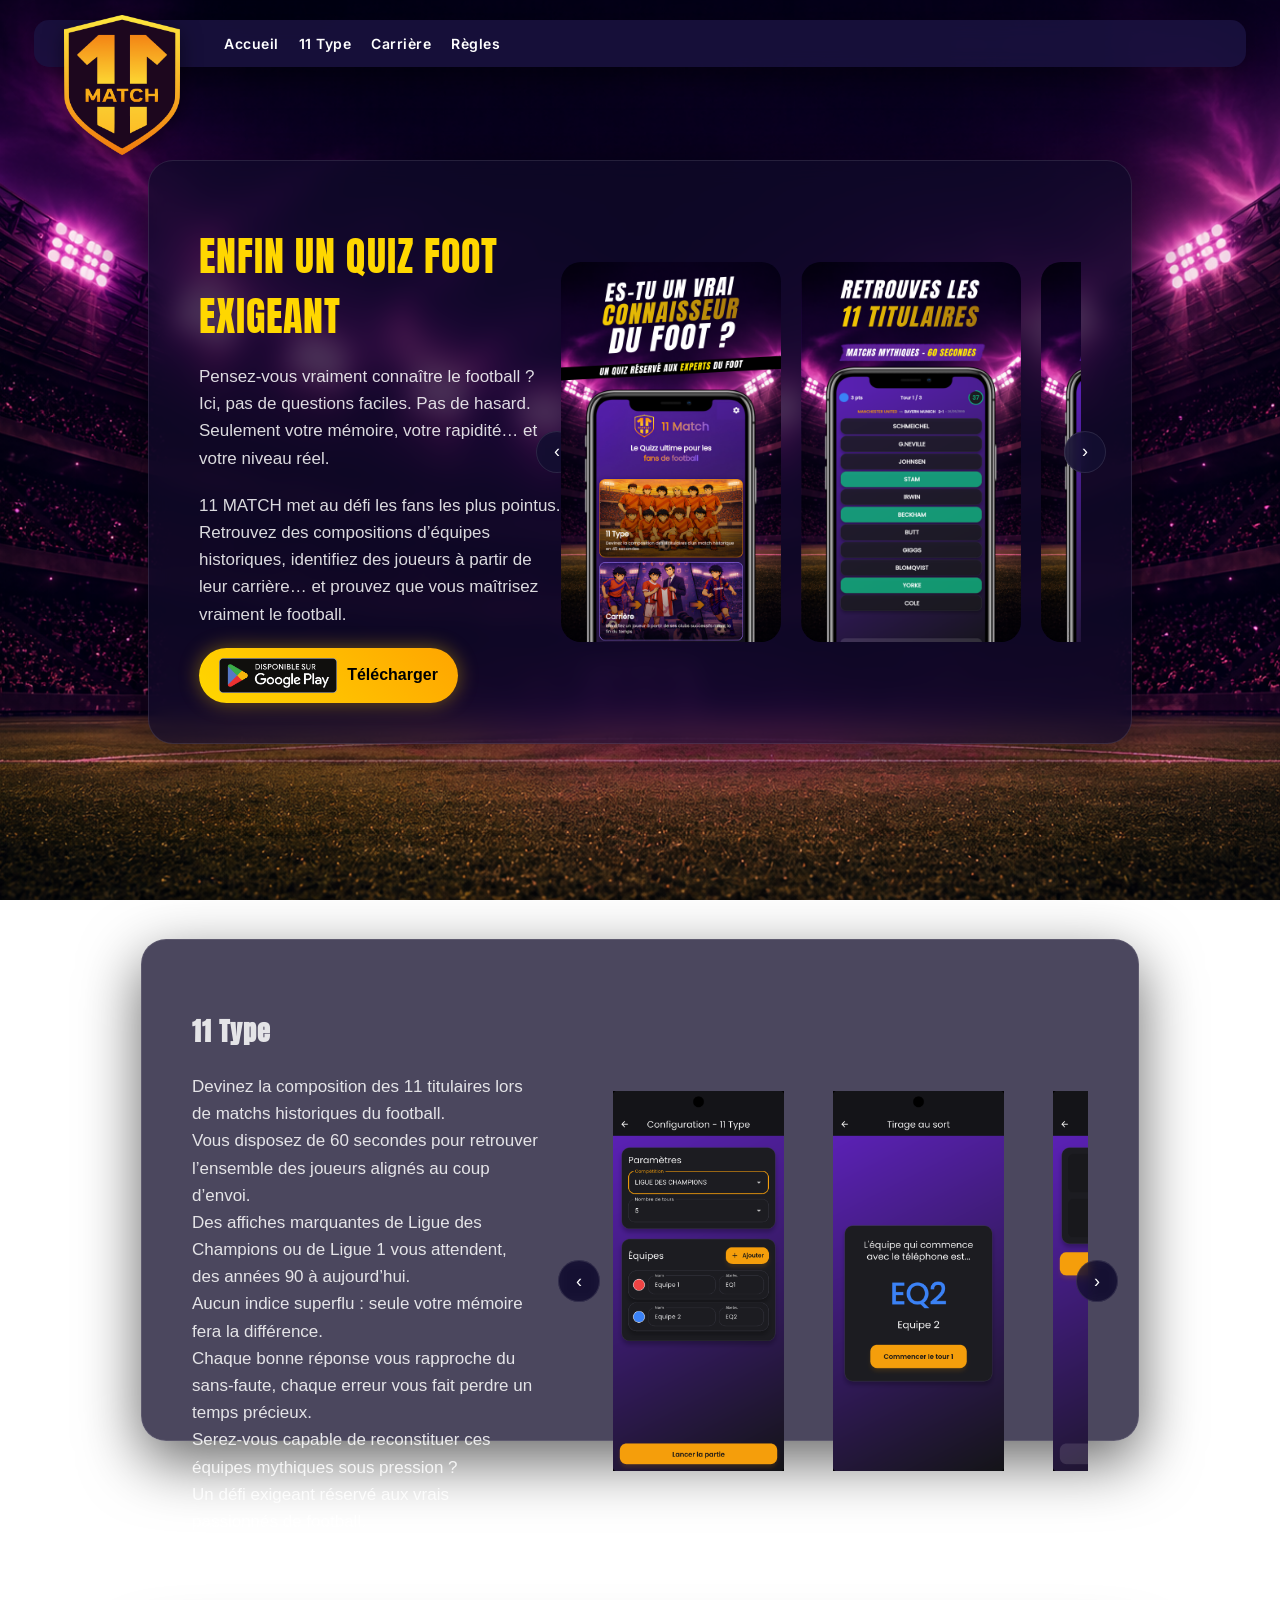
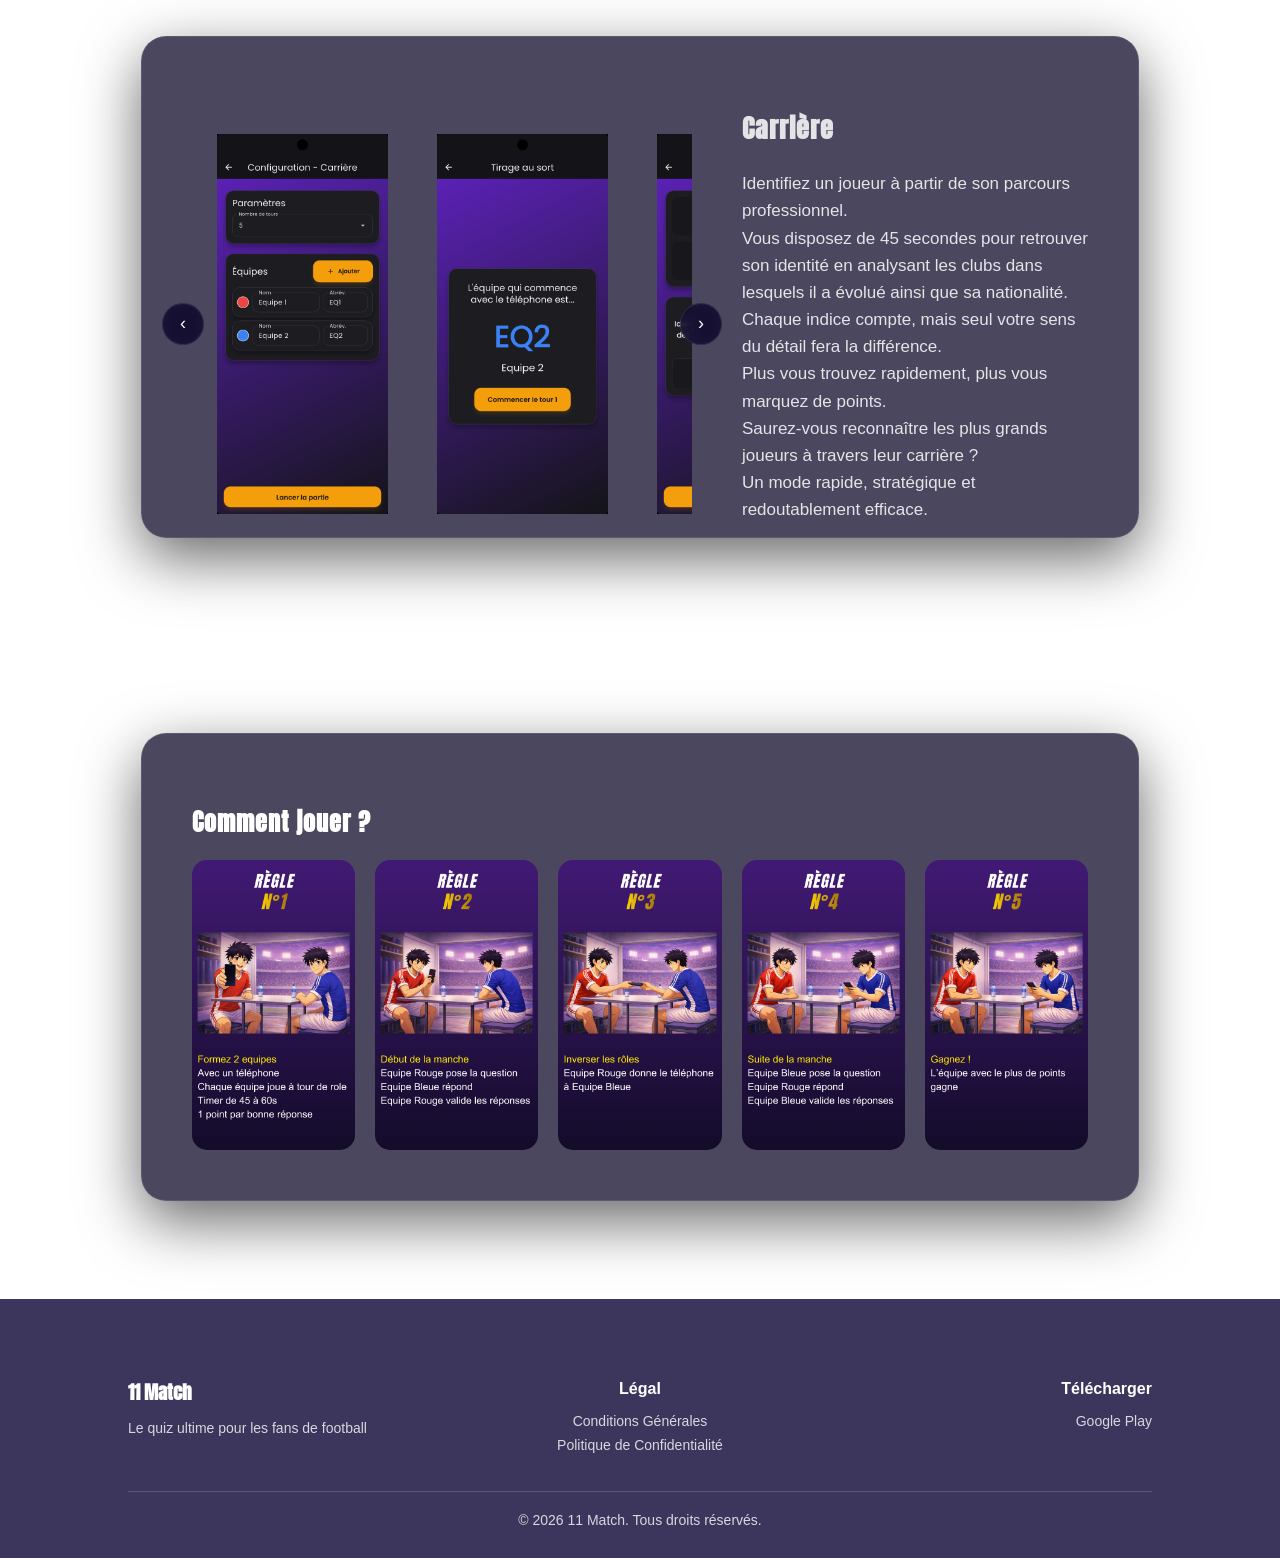
==== index.html @ b05cf4b5 "Add files via upload" ====
<!DOCTYPE html>
<html lang="fr">
<head>
  <meta charset="UTF-8">
  <title>11 Match</title>
  <meta name="viewport" content="width=device-width, initial-scale=1.0">

  <link rel="stylesheet" href="style.css">

  <!-- Fonts -->
  <link href="https://fonts.googleapis.com/css2?family=Anton&family=Inter:wght@400;600&display=swap" rel="stylesheet">
</head>

<body>

<header class="navbar">
  <div class="nav-container">
    <img src="images/LOGO_FOND_W750.png" class="logo">

    <nav>
      <a href="#hero">Accueil</a>
      <a href="#mode11">11 Type</a>
      <a href="#carriere">Carrière</a>
      <a href="#regles">Règles</a>
    </nav>
  </div>
</header>

<!-- HERO -->
<section id="hero" class="hero">

  <div class="hero-box"> <!-- 👈 NOUVEAU conteneur central -->

    <div class="hero-content">

      <!-- TEXTE -->
      <div class="hero-text">
  
  <p class="highlight">
    ENFIN UN QUIZ FOOT EXIGEANT
  </p>
  
  <p class="description">
    Pensez-vous vraiment connaître le football ?<br>
    Ici, pas de questions faciles. Pas de hasard.<br>
    Seulement votre mémoire, votre rapidité… et votre niveau réel.
  </p>
  
  <p class="description">
    11 MATCH met au défi les fans les plus pointus.<br>
    Retrouvez des compositions d’équipes historiques, identifiez des joueurs à partir de leur carrière… et prouvez que vous maîtrisez vraiment le football.
  </p>

  <a href="#" class="btn">
    <img src="images/playstore.png" class="play-icon">
    Télécharger
  </a>
</div>

      <!-- CAROUSEL -->
      <div class="carousel-wrapper">

        <button class="arrow left" onclick="scrollCarousel(-1)">‹</button>

        <div class="carousel-container">
          <div class="carousel" id="carousel">
            <img src="images/screenshot3.png">
            <img src="images/screenshot5_60s.png">
            <img src="images/screenshot7.png">
            <img src="images/screenshot9.png">
            <img src="images/screenshot11.png">
          </div>
        </div>

        <button class="arrow right" onclick="scrollCarousel(1)">›</button>

      </div>

    </div>

  </div>

</section>

<!-- MODE 11 -->
<section id="mode11" class="section">
  <div class="section-box">
    
    <div class="section-content"> <!-- 👈 NE PAS FERMER ICI -->

      <div class="section-text">
        <h2>11 Type</h2>
        <p>
          Devinez la composition des 11 titulaires lors de matchs historiques du football.<br>
          Vous disposez de 60 secondes pour retrouver l’ensemble des joueurs alignés au coup d’envoi.<br>
          Des affiches marquantes de Ligue des Champions ou de Ligue 1 vous attendent, des années 90 à aujourd’hui.<br>
          Aucun indice superflu : seule votre mémoire fera la différence.<br>
          Chaque bonne réponse vous rapproche du sans-faute, chaque erreur vous fait perdre un temps précieux.<br>
          Serez-vous capable de reconstituer ces équipes mythiques sous pression ?<br>
          Un défi exigeant réservé aux vrais passionnés de football.
        </p>
      </div>

      <div class="section-carousel-wrapper"> <!-- 👈 NOUVEAU -->

        <button class="arrow left" onclick="scrollSectionCarousel(-1)">‹</button>

        <div class="section-carousel-container">

          <div class="section-carousel" id="sectionCarousel">
            <img src="images/mode11_1.png">
            <img src="images/mode11_2.png">
            <img src="images/mode11_3.png">
            <img src="images/mode11_4.png">
          </div>
        </div>
        <button class="arrow right" onclick="scrollSectionCarousel(1)">›</button>

      </div>

    </div> <!-- 👈 fermeture ici -->

  </div>
</section>

<!-- CARRIERE -->
<section id="carriere" class="section">
  <div class="section-box">
    
    <div class="section-content">

      <!-- CAROUSEL (GAUCHE) -->
      <div class="section-carousel-wrapper">

        <button class="arrow left" onclick="scrollSectionCarousel2(-1)">‹</button>

        <div class="section-carousel-container">
          <div class="section-carousel" id="sectionCarousel2">
            <img src="images/modecarriere_1.png">
            <img src="images/modecarriere_2.png">
            <img src="images/modecarriere_3.png">
            <img src="images/modecarriere_4.png">
            <img src="images/modecarriere_5.png">
            <img src="images/modecarriere_6.png">
          </div>
        </div>

        <button class="arrow right" onclick="scrollSectionCarousel2(1)">›</button>

      </div>

      <!-- TEXTE (DROITE) -->
      <div class="section-text">

        <h2>Carrière</h2>

        <p>
          Identifiez un joueur à partir de son parcours professionnel.<br>
          Vous disposez de 45 secondes pour retrouver son identité en analysant les clubs dans lesquels il a évolué ainsi que sa nationalité.<br>
          Chaque indice compte, mais seul votre sens du détail fera la différence.<br>
          Plus vous trouvez rapidement, plus vous marquez de points.<br>
          Saurez-vous reconnaître les plus grands joueurs à travers leur carrière ?<br>
          Un mode rapide, stratégique et redoutablement efficace.
        </p>

      </div>

    </div>

  </div>
</section>

<!-- REGLES -->
<section id="regles" class="section">
  <div class="section-box">

    <h2 class="section-title">Comment jouer ?</h2>

    <div class="rules-gallery">
      <img src="images/rules1.png">
      <img src="images/rules2.png">
      <img src="images/rules3.png">
      <img src="images/rules4.png">
      <img src="images/rules5.png">
    </div>

  </div>
</section>

<!-- SCRIPT -->
<script>
let currentIndex = 0;

function scrollCarousel(direction) {
  const carousel = document.getElementById('carousel');
  const images = carousel.querySelectorAll('img');

  const gap = 20;
  const imageWidth = images[0].offsetWidth + gap;

  const visibleImages = 2.3; // 👈 2 + 1/3
  const maxIndex = Math.ceil(images.length - visibleImages);

  currentIndex += direction;

  if (currentIndex < 0) currentIndex = 0;
  if (currentIndex > maxIndex) currentIndex = maxIndex;

  carousel.style.transform = `translateX(-${currentIndex * imageWidth}px)`;
}
</script>

<script>
function scrollSectionCarousel(direction) {
  const carousel = document.getElementById('sectionCarousel');
  const image = carousel.querySelector('img');

  const gap = 0;
  const scrollAmount = image.offsetWidth + gap;

  carousel.scrollBy({
    left: direction * scrollAmount,
    behavior: 'smooth'
  });
}
</script>

<script>
function scrollSectionCarousel2(direction) {
  const carousel = document.getElementById('sectionCarousel2');
  const image = carousel.querySelector('img');

  const gap = 0;
  const scrollAmount = image.offsetWidth + gap;

  carousel.scrollBy({
    left: direction * scrollAmount,
    behavior: 'smooth'
  });
}
</script>

<footer class="footer">

  <div class="footer-content">

    <!-- COLONNE 1 -->
    <div class="footer-col">
      <h3>11 Match</h3>
      <p>Le quiz ultime pour les fans de football</p>
    </div>

    <!-- COLONNE 2 -->
    <div class="footer-col">
      <h4>Légal</h4>
      <a href="cgu.html">Conditions Générales</a>
      <a href="privacy.html">Politique de Confidentialité</a>
    </div>

    <!-- COLONNE 3 -->
    <div class="footer-col">
      <h4>Télécharger</h4>
      <a href="#">Google Play</a>
    </div>

  </div>

  <div class="footer-bottom">
    © 2026 11 Match. Tous droits réservés.
  </div>

</footer>

</body>
</html>
---- style.css ----
/* ================= BASE ================= */
body {
  margin: 0;
  font-family: Arial, sans-serif;
  color: white;

  background: url('images/stadium.png') center / cover no-repeat fixed;
}

/* ================= NAVBAR ================= */
.navbar {
  position: fixed;
  top: 20px;
  left: 50%;
  transform: translateX(-50%);

  width: 90%;
  background: rgba(26, 18, 64, 0.85);
  backdrop-filter: blur(10px);

  border-radius: 15px;
  padding: 15px 30px;
  z-index: 1000;

  box-shadow: 0 10px 30px rgba(0,0,0,0.4);
}

.nav-container {
  position: relative;
  display: flex;
  align-items: center;
}

/* LOGO */
.logo {
  height: 140px;
  position: absolute;
  top: -20px;
  left: 0;
  filter: drop-shadow(0 5px 10px rgba(0,0,0,0.5));
}

/* NAV */
nav {
  margin-left: 160px;
  display: flex;
  gap: 20px;
}

nav a {
  color: white;
  text-decoration: none;
  font-family: 'Inter', sans-serif;
  font-weight: 600;
  font-size: 14px;
  letter-spacing: 0.5px;
  transition: 0.3s;
}

nav a:hover {
  color: gold;
}

/* ================= HERO ================= */
.hero {
  min-height: auto;

  display: flex;
  justify-content: center;
  align-items: flex-start; /* 👈 clé */

  padding-top: 160px; /* 👈 espace sous navbar/logo */
  padding-left: 10px;
  padding-right: 10px;
  padding-bottom: var(--section-spacing);
}

/* HERO BOX (la vraie carte) */
.hero-box {
  width: 70%;
  max-width: 1300px;

  padding: 40px 50px;

  background: rgba(15, 10, 40, 0.75);
  backdrop-filter: blur(12px);

  border-radius: 25px;
  padding: 40px 50px;

  box-shadow: 0 20px 60px rgba(0,0,0,0.6);
  border: 1px solid rgba(255,255,255,0.1);

  transition: 0.3s;
}

.hero-box:hover {
  transform: scale(1.01);
}

/* HERO CONTENT */
.hero-content {
  display: grid;
  grid-template-columns: 1fr 1fr;
  align-items: center;
  justify-items: center;
}

/* TEXTE */
.hero-text {
  max-width: 480px;
}

/* Question d’accroche */
.subtitle {
  font-size: 22px;
  font-weight: 600;
  margin-bottom: 10px;
}

/* Texte principal */
.description {
  font-size: 17px;
  line-height: 1.6;
  opacity: 0.85;
  margin-bottom: 20px;
}

/* Punchline */
.hero-text .highlight {
  font-family: 'Anton', sans-serif;
  font-size: 40px;
  color: gold;
  text-transform: uppercase;
  letter-spacing: 1px;
  margin: 25px 0 10px;
}

/* BOUTON */
.btn {
  display: inline-flex;
  align-items: center;
  gap: 10px;

  background: linear-gradient(45deg, gold, orange);
  padding: 10px 20px;
  border-radius: 30px;
  box-shadow: 0 0 20px rgba(255, 200, 0, 0.4);

  color: black;
  text-decoration: none;
  font-weight: bold;

  transition: 0.3s;
}

.btn:hover {
  transform: scale(1.05);
}

.play-icon {
  height: 35px;
}

:root {
  --section-spacing: clamp(60px, 8vh + 2vw, 400px);
}

/* ================= CAROUSEL ================= */
.carousel-wrapper {
  width: fit-content;
  position: relative;
  display: flex;
  align-items: center;
  justify-content: center;
  justify-self: center;
  margin: 0 auto;
}

/* CONTAINER */
.carousel-container {
  position: relative;
  width: 520px;
  overflow: hidden;
}

/* TRACK */
.carousel {
  display: flex;
  gap: 20px;
  transition: transform 0.4s ease;
}

/* IMAGES */
.carousel img {
  width: 220px;   /* 👈 un peu plus large */
  height: 380px;
  border-radius: 20px;
  flex-shrink: 0;
}

/* FLÈCHES */
.arrow {
  position: absolute;
  top: 50%;
  transform: translateY(-50%);

   width: 42px;
  height: 42px;

  display: flex;
  align-items: center;
  justify-content: center;

  background: rgba(20, 15, 50, 0.8);
  backdrop-filter: blur(6px);

  border: 1px solid rgba(255,255,255,0.1);
  color: white;

  font-size: 18px;
  cursor: pointer;

  border-radius: 50%;

  transition: 0.3s;
}

.arrow:hover {
  background: rgba(255, 200, 0, 0.9);
  color: black;
}

.carousel-wrapper .arrow.left {
  left: -25px;
}

.carousel-wrapper .arrow.right {
  right: -25px;
}

.section-carousel-wrapper .arrow.left {
  left: -30px;
}

.section-carousel-wrapper .arrow.right {
  right: -30px;
}

/* ================= SECTIONS ================= */
/* BOX IDENTIQUE AU HERO */
.section-box {
  width: 70%;
  max-width: 1300px;
  max-height: 400px;
  margin: auto;

  background: rgba(15, 10, 40, 0.75);
  backdrop-filter: blur(12px);

  border-radius: 25px;
  padding: 50px;

  box-shadow: 0 20px 60px rgba(0,0,0,0.6);
  border: 1px solid rgba(255,255,255,0.1);

  transition: 0.3s;
}

.section-box:hover {
  transform: scale(1.01);
}

.section {
  padding: var(--section-spacing) 0;
  display: flex;
  justify-content: center;
}

.section-content {
  display: grid;
  grid-template-columns: 1fr 1fr; /* 👈 50/50 */
  align-items: center;
  gap: 50px;
}

.section-img {
  max-height: 380px;
  width: auto;
  border-radius: 20px;
  object-fit: contain;
}

.section-text {
  font-size: 17px;
  line-height: 1.6;
  opacity: 0.85;
  margin-bottom: 20px;
}

.section-img {
  width: 100%;
  max-width: 450px;
  border-radius: 20px;
  justify-self: center;
}

/* GALERIE */
.rules-gallery {
  display: grid;
  grid-template-columns: repeat(5, 1fr);
  gap: 20px;
  align-items: center;
  justify-items: center;
}

/* IMAGES */
.rules-gallery img {
  width: 100%;
  max-width: 200px;
  height: auto;
  border-radius: 15px;

  transition: transform 0.3s;
}

.rules-gallery img:hover {
  transform: scale(1.05);
}

/* ================= SECTIONS CAROUSEL ================= */
.section-carousel-wrapper {
  width: fit-content;
  position: relative;
  display: flex;
  align-items: center;
  justify-content: center;
  justify-self: center;
}

/* CONTAINER */
.section-carousel-container {
  position: relative;
  width: 500px; /* 👈 ajuste pour 1 image + 1/3 */
  overflow: hidden;
  justify-self: center;
}

/* TRACK */
.section-carousel {
  display: flex;
  gap: 0px;
  overflow-x: auto;
  scroll-behavior: smooth;
  scrollbar-width: none;
}

.section-carousel::-webkit-scrollbar {
  display: none;
}

/* IMAGES */
.section-carousel img {
  width: 220px; /* 👈 base */
  height: 380px;
  border-radius: 15px;
  flex-shrink: 0;
  object-fit: contain;
  display: block;
}

/* ================= FOOTER ================= */

.footer {
  background: rgba(26, 18, 64, 0.85);
  padding: 60px 10% 30px;
  color: white;
}

/* CONTENU */
.footer-content {
  display: grid;
  grid-template-columns: repeat(3, 1fr);
  align-items: start;
  gap: 40px;
  margin-bottom: 30px;
}

/* ALIGNEMENTS PAR COLONNE */
.footer-col:nth-child(1) {
  text-align: left;
}

.footer-col:nth-child(2) {
  text-align: center;
}

.footer-col:nth-child(3) {
  text-align: right;
}

/* COLONNES */
.footer-col h3 {
  font-family: 'Anton', sans-serif;
  margin-bottom: 10px;
}

.footer-col h4 {
  margin-bottom: 15px;
  font-weight: 600;
}

.footer-col p {
  opacity: 0.8;
  font-size: 14px;
}

/* LIENS */
.footer-col a {
  display: block;
  text-decoration: none;
  color: white;
  opacity: 0.8;
  margin-bottom: 8px;
  font-size: 14px;
  transition: 0.3s;
}

.footer-col a:hover {
  opacity: 1;
  color: gold;
}

/* SOCIAL */
.socials {
  display: flex;
  gap: 10px;
}

.socials a {
  width: 40px;
  height: 40px;
  background: rgba(255,255,255,0.2);
  border-radius: 50%;

  display: flex;
  align-items: center;
  justify-content: center;

  font-size: 18px;
  text-decoration: none;
}

.socials a:hover {
  background: gold;
  color: black;
}

/* BAS DU FOOTER */
.footer-bottom {
  text-align: center;
  padding-top: 20px;
  border-top: 1px solid rgba(255,255,255,0.2);
  font-size: 14px;
  opacity: 0.8;
}

/* PAGE LEGALE */
.legal-page {
  padding-top: 180px;
  padding-bottom: 100px;

  display: flex;
  justify-content: center;
}

/* BLOC CENTRAL */
.legal-box {
  width: 70%;
  max-width: 1000px;
  max-height: none;

  background: rgba(15, 10, 40, 0.75);
  backdrop-filter: blur(12px);

  border-radius: 25px;
  padding: 50px;

  box-shadow: 0 20px 60px rgba(0,0,0,0.6);
}

/* TITRES */
.legal-box h1 {
  font-family: 'Anton', sans-serif;
  margin-bottom: 20px;
}

.legal-box h2 {
  margin-top: 30px;
  margin-bottom: 10px;
}

/* TEXTE */
.legal-box p {
  line-height: 1.6;
  opacity: 0.9;
}

/* ================= TYPO ================= */
h1, h2 {
  font-family: 'Anton', sans-serif;
  letter-spacing: 1px;
}

/* ================= RESPONSIVE ================= */
@media (max-width: 1100px) {

  .hero-content {
  grid-template-columns: 1fr; /* 👈 clé */
  justify-items: center;
  text-align: center;
  gap: 30px;
  }

  .hero-text {
    max-width: 100%;
  }

  .hero-box {
    padding: 30px 20px;
  }

  nav {
    margin-left: 120px;
  }

  .carousel-container {
    width: 100%;
    margin-top: 20px;
  }

  .carousel img {
  width: 180px;
  height: auto; /* 👈 clé */
  }

  .section-content {
    grid-template-columns: 1fr; /* 👈 passe en colonne */
    text-align: center;
  }

  .section-img {
    margin-top: 20px;
  }
}

@media (max-width: 900px) {
  .footer-content {
    grid-template-columns: 1fr 1fr;
    text-align: center;
  }
}

@media (max-width: 500px) {
  .footer-content {
    grid-template-columns: 1fr;
  }
}
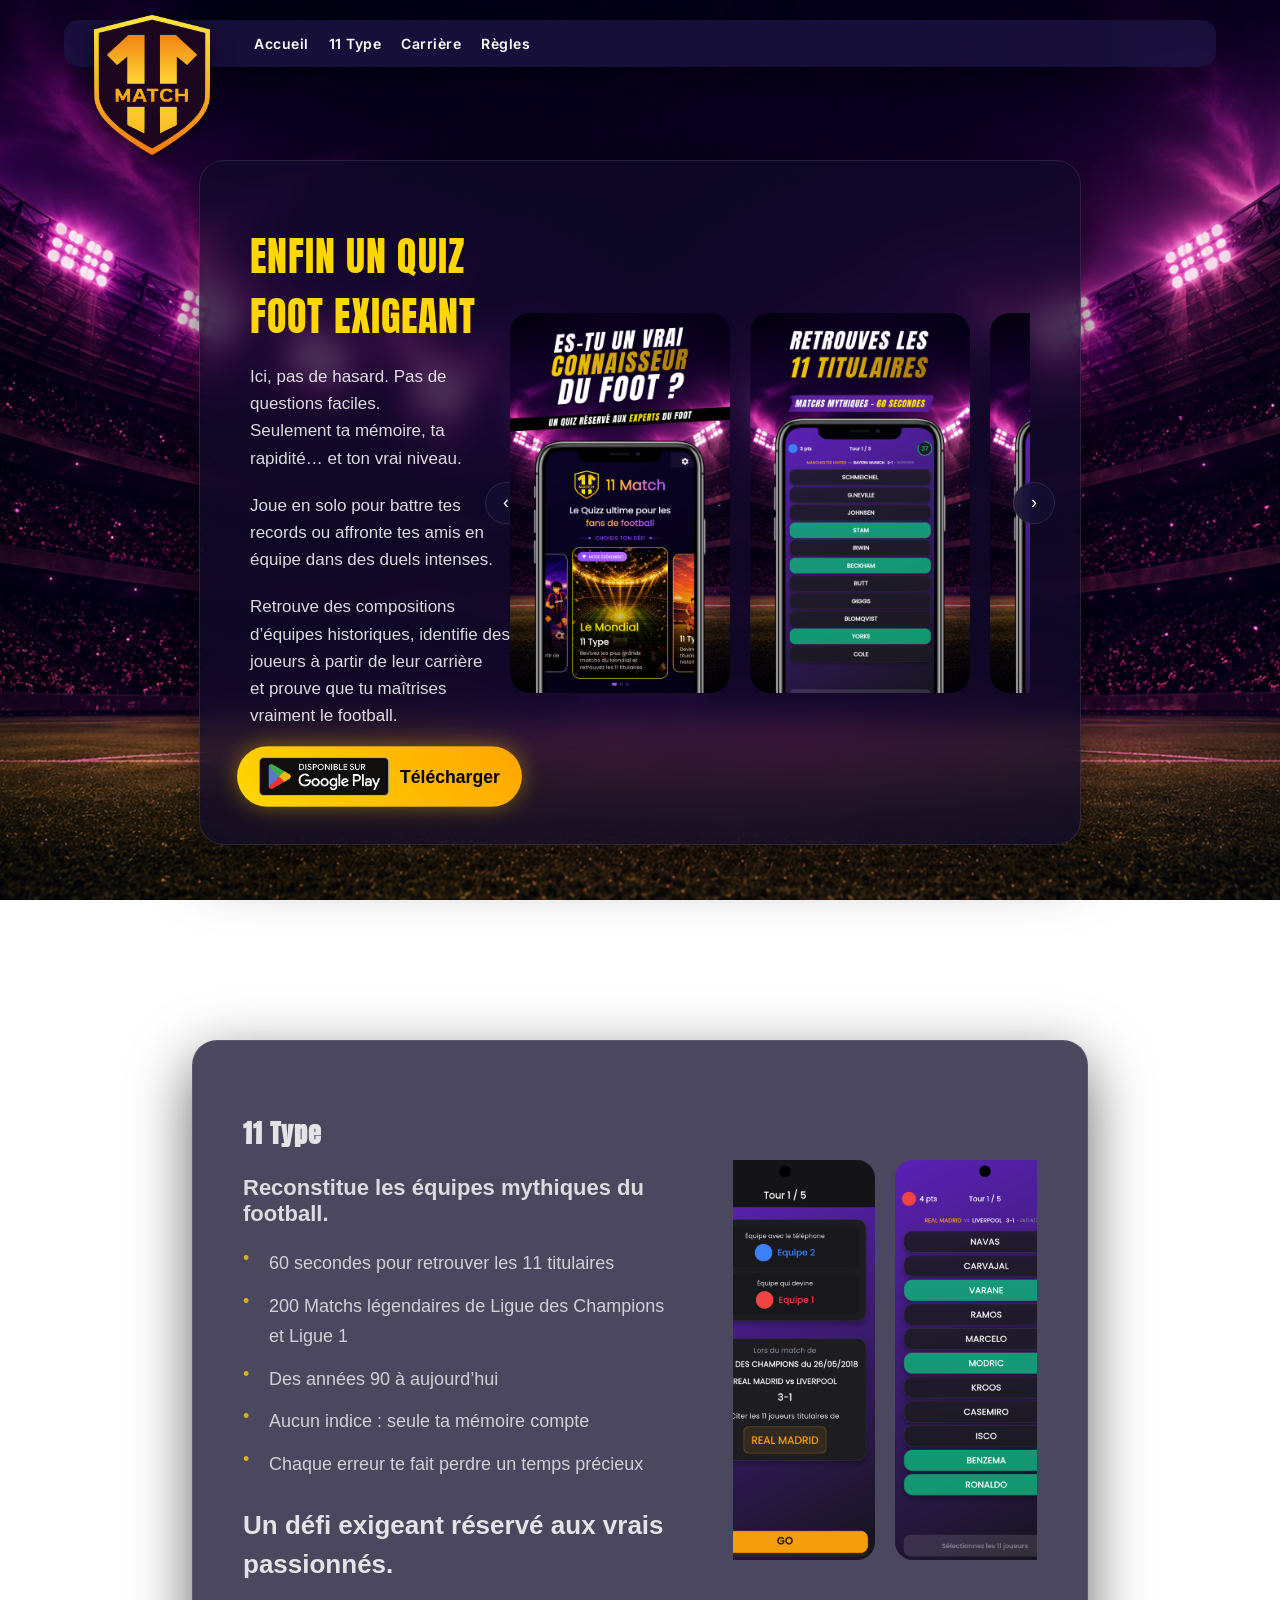
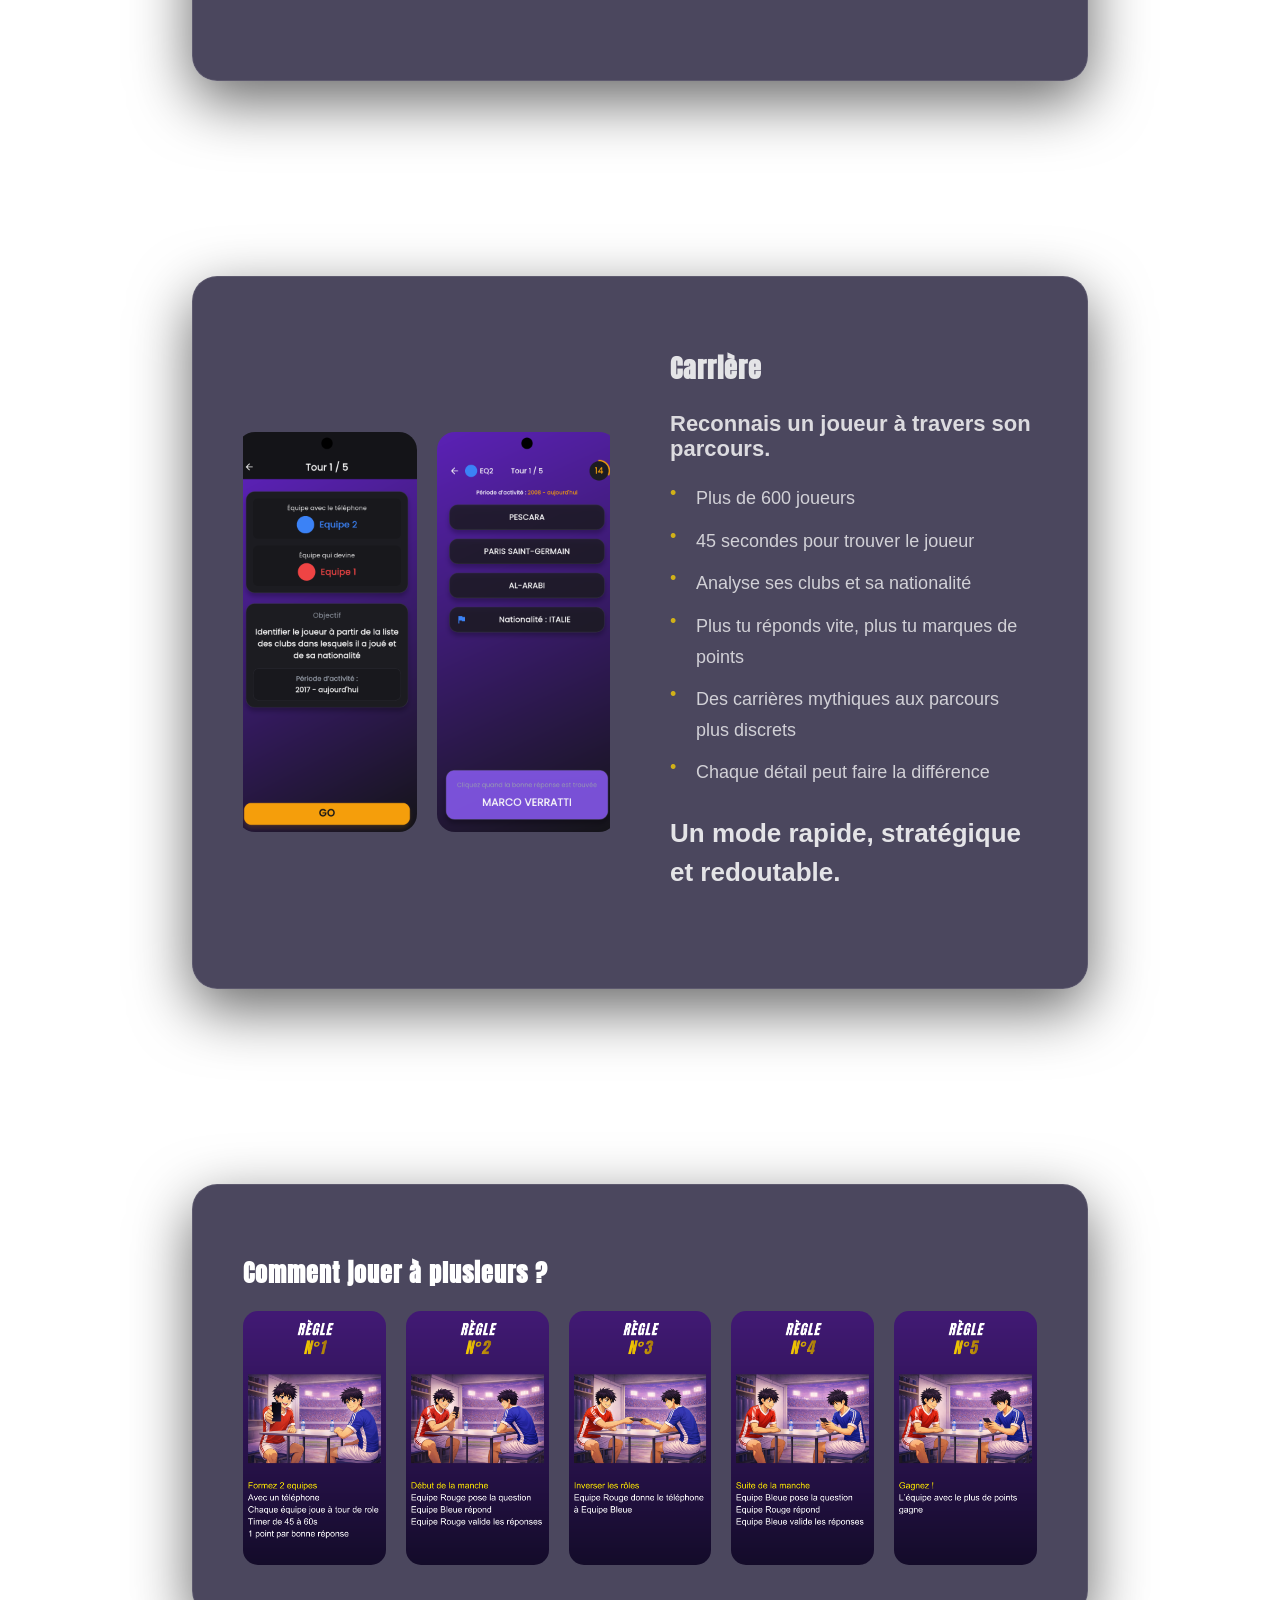
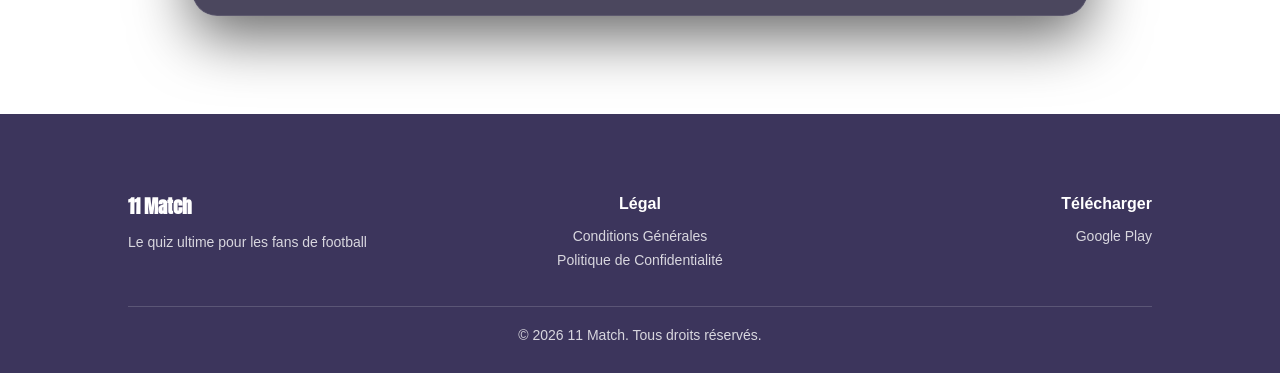
==== commit 322b180b: "Mise à jour responsive mobile tablette" ====
--- a/index.html
+++ b/index.html
@@ -2,7 +2,7 @@
 <html lang="fr">
 <head>
   <meta charset="UTF-8">
-  <title>11 Match</title>
+  <title>11 MATCH</title>
   <meta name="viewport" content="width=device-width, initial-scale=1.0">
 
   <link rel="stylesheet" href="style.css">
@@ -17,7 +17,13 @@
   <div class="nav-container">
     <img src="images/LOGO_FOND_W750.png" class="logo">
 
-    <nav>
+    <div class="mobile-title">11 MATCH</div>
+
+    <button class="menu-toggle" onclick="toggleMenu()">
+      ☰
+    </button>
+
+    <nav id="mobileMenu">
       <a href="#hero">Accueil</a>
       <a href="#mode11">11 Type</a>
       <a href="#carriere">Carrière</a>
@@ -41,14 +47,17 @@
   </p>
   
   <p class="description">
-    Pensez-vous vraiment connaître le football ?<br>
-    Ici, pas de questions faciles. Pas de hasard.<br>
-    Seulement votre mémoire, votre rapidité… et votre niveau réel.
+  Ici, pas de hasard. Pas de questions faciles.<br>
+  Seulement ta mémoire, ta rapidité… et ton vrai niveau.
+  </p>
+
+  <p class="description">
+  Joue en solo pour battre tes records ou affronte tes amis en équipe dans des duels intenses.
   </p>
   
   <p class="description">
-    11 MATCH met au défi les fans les plus pointus.<br>
-    Retrouvez des compositions d’équipes historiques, identifiez des joueurs à partir de leur carrière… et prouvez que vous maîtrisez vraiment le football.
+  Retrouve des compositions d’équipes historiques, identifie des joueurs à partir de leur carrière<br>
+  et prouve que tu maîtrises vraiment le football.
   </p>
 
   <a href="#" class="btn">
@@ -64,10 +73,11 @@
 
         <div class="carousel-container">
           <div class="carousel" id="carousel">
-            <img src="images/screenshot3.png">
+            <img src="images/screenshot4.png">
             <img src="images/screenshot5_60s.png">
             <img src="images/screenshot7.png">
             <img src="images/screenshot9.png">
+            <img src="images/screenshot12.png">
             <img src="images/screenshot11.png">
           </div>
         </div>
@@ -84,43 +94,70 @@
 
 <!-- MODE 11 -->
 <section id="mode11" class="section">
+
   <div class="section-box">
-    
-    <div class="section-content"> <!-- 👈 NE PAS FERMER ICI -->
-
+
+    <div class="section-content">
+
+      <!-- TEXTE -->
       <div class="section-text">
+
         <h2>11 Type</h2>
-        <p>
-          Devinez la composition des 11 titulaires lors de matchs historiques du football.<br>
-          Vous disposez de 60 secondes pour retrouver l’ensemble des joueurs alignés au coup d’envoi.<br>
-          Des affiches marquantes de Ligue des Champions ou de Ligue 1 vous attendent, des années 90 à aujourd’hui.<br>
-          Aucun indice superflu : seule votre mémoire fera la différence.<br>
-          Chaque bonne réponse vous rapproche du sans-faute, chaque erreur vous fait perdre un temps précieux.<br>
-          Serez-vous capable de reconstituer ces équipes mythiques sous pression ?<br>
-          Un défi exigeant réservé aux vrais passionnés de football.
+
+        <p class="section-subtitle">
+          Reconstitue les équipes mythiques du football.
         </p>
-      </div>
-
-      <div class="section-carousel-wrapper"> <!-- 👈 NOUVEAU -->
-
-        <button class="arrow left" onclick="scrollSectionCarousel(-1)">‹</button>
-
-        <div class="section-carousel-container">
-
-          <div class="section-carousel" id="sectionCarousel">
-            <img src="images/mode11_1.png">
-            <img src="images/mode11_2.png">
-            <img src="images/mode11_3.png">
-            <img src="images/mode11_4.png">
-          </div>
-        </div>
-        <button class="arrow right" onclick="scrollSectionCarousel(1)">›</button>
-
-      </div>
-
-    </div> <!-- 👈 fermeture ici -->
-
-  </div>
+
+        <ul class="section-list">
+          <li>60 secondes pour retrouver les 11 titulaires</li>
+          <li>200 Matchs légendaires de Ligue des Champions et Ligue 1</li>
+          <li>Des années 90 à aujourd’hui</li>
+          <li>Aucun indice : seule ta mémoire compte</li>
+          <li>Chaque erreur te fait perdre un temps précieux</li>
+        </ul>
+
+        <p class="section-highlight">
+          Un défi exigeant réservé aux vrais passionnés.
+        </p>
+
+      </div>
+
+      <!-- MEDIA -->
+      <div class="section-media">
+
+        <!-- Desktop -->
+        <div class="desktop-shots">
+          <img src="images/mode11_4.png">
+          <img src="images/mode11_5.png">
+        </div>
+
+        <!-- Mobile / tablette -->
+        <div class="mobile-carousel">
+
+          <button class="arrow left" onclick="scrollSectionCarousel(-1)">‹</button>
+
+            <div class="section-carousel-container">
+
+              <div class="section-carousel" id="sectionCarousel">
+                <img src="images/mode11_1.png">
+                <img src="images/mode11_2.png">
+                <img src="images/mode11_3.png">
+                <img src="images/mode11_4.png">
+                <img src="images/mode11_5.png">
+              </div>
+
+            </div>
+
+          <button class="arrow right" onclick="scrollSectionCarousel(1)">›</button>
+
+        </div>
+
+      </div>
+
+    </div>
+
+  </div>
+
 </section>
 
 <!-- CARRIERE -->
@@ -129,39 +166,60 @@
     
     <div class="section-content">
 
-      <!-- CAROUSEL (GAUCHE) -->
-      <div class="section-carousel-wrapper">
-
-        <button class="arrow left" onclick="scrollSectionCarousel2(-1)">‹</button>
-
-        <div class="section-carousel-container">
-          <div class="section-carousel" id="sectionCarousel2">
-            <img src="images/modecarriere_1.png">
-            <img src="images/modecarriere_2.png">
-            <img src="images/modecarriere_3.png">
-            <img src="images/modecarriere_4.png">
-            <img src="images/modecarriere_5.png">
-            <img src="images/modecarriere_6.png">
+      <!-- TEXTE -->
+      <div class="section-text">
+
+        <h2>Carrière</h2>
+
+        <p class="section-subtitle">
+          Reconnais un joueur à travers son parcours.
+        </p>
+
+        <ul class="section-list">
+          <li>Plus de 600 joueurs</li>
+          <li>45 secondes pour trouver le joueur</li>
+          <li>Analyse ses clubs et sa nationalité</li>
+          <li>Plus tu réponds vite, plus tu marques de points</li>
+          <li>Des carrières mythiques aux parcours plus discrets</li>
+          <li>Chaque détail peut faire la différence</li>
+        </ul>
+
+        <p class="section-highlight">
+          Un mode rapide, stratégique et redoutable.
+        </p>
+
+      </div>
+
+      <!-- MEDIA -->
+      <div class="section-media">
+
+        <!-- Desktop -->
+        <div class="desktop-shots">
+          <img src="images/modecarriere_3.png">
+          <img src="images/modecarriere_5.png">
+        </div>
+
+        <!-- Tablette / mobile -->
+        <div class="mobile-carousel">
+
+          <button class="arrow left" onclick="scrollSectionCarousel2(-1)">‹</button>
+
+          <div class="section-carousel-container">
+            <div class="section-carousel" id="sectionCarousel2">
+
+              <img src="images/modecarriere_1.png">
+              <img src="images/modecarriere_2.png">
+              <img src="images/modecarriere_3.png">
+              <img src="images/modecarriere_4.png">
+              <img src="images/modecarriere_5.png">
+              <img src="images/modecarriere_6.png">
+
+            </div>
           </div>
-        </div>
-
-        <button class="arrow right" onclick="scrollSectionCarousel2(1)">›</button>
-
-      </div>
-
-      <!-- TEXTE (DROITE) -->
-      <div class="section-text">
-
-        <h2>Carrière</h2>
-
-        <p>
-          Identifiez un joueur à partir de son parcours professionnel.<br>
-          Vous disposez de 45 secondes pour retrouver son identité en analysant les clubs dans lesquels il a évolué ainsi que sa nationalité.<br>
-          Chaque indice compte, mais seul votre sens du détail fera la différence.<br>
-          Plus vous trouvez rapidement, plus vous marquez de points.<br>
-          Saurez-vous reconnaître les plus grands joueurs à travers leur carrière ?<br>
-          Un mode rapide, stratégique et redoutablement efficace.
-        </p>
+
+          <button class="arrow right" onclick="scrollSectionCarousel2(1)">›</button>
+
+        </div>
 
       </div>
 
@@ -174,7 +232,7 @@
 <section id="regles" class="section">
   <div class="section-box">
 
-    <h2 class="section-title">Comment jouer ?</h2>
+    <h2 class="section-title">Comment jouer à plusieurs ?</h2>
 
     <div class="rules-gallery">
       <img src="images/rules1.png">
@@ -271,5 +329,12 @@
 
 </footer>
 
+<script>
+function toggleMenu() {
+  const menu = document.getElementById("mobileMenu");
+  menu.classList.toggle("active");
+}
+</script>
+
 </body>
 </html>
--- a/style.css
+++ b/style.css
@@ -1,3 +1,12 @@
+* {
+  box-sizing: border-box;
+}
+
+html,
+body {
+  overflow-x: hidden;
+}
+
 /* ================= BASE ================= */
 body {
   margin: 0;
@@ -38,6 +47,10 @@
   top: -20px;
   left: 0;
   filter: drop-shadow(0 5px 10px rgba(0,0,0,0.5));
+}
+
+.mobile-title {
+  display: none;
 }
 
 /* NAV */
@@ -151,6 +164,9 @@
   text-decoration: none;
   font-weight: bold;
 
+  transform: scale(1.1);
+  animation: pulse 2s infinite;
+
   transition: 0.3s;
 }
 
@@ -168,7 +184,7 @@
 
 /* ================= CAROUSEL ================= */
 .carousel-wrapper {
-  width: fit-content;
+  width: 100%;
   position: relative;
   display: flex;
   align-items: center;
@@ -252,7 +268,8 @@
 .section-box {
   width: 70%;
   max-width: 1300px;
-  max-height: 400px;
+  min-height: auto;
+  height: auto;
   margin: auto;
 
   background: rgba(15, 10, 40, 0.75);
@@ -279,9 +296,24 @@
 
 .section-content {
   display: grid;
-  grid-template-columns: 1fr 1fr; /* 👈 50/50 */
+
+  grid-template-columns: minmax(320px, 430px) minmax(0, 1fr);
+
   align-items: center;
-  gap: 50px;
+
+  gap: 60px;
+
+  width: 100%;
+}
+
+.section-text {
+  width: 100%;
+  max-width: 430px;
+}
+
+.section-media {
+  width: 100%;
+  min-width: 0;
 }
 
 .section-img {
@@ -298,11 +330,126 @@
   margin-bottom: 20px;
 }
 
+.section-subtitle {
+  font-size: 22px;
+  line-height: 1.15;
+
+  font-weight: 600;
+
+  margin-bottom: 22px;
+
+  opacity: 0.95;
+
+  text-align: left;
+}
+
+.section-list {
+  list-style: none;
+
+  padding: 0;
+
+  margin: 18px 0 22px;
+
+  display: flex;
+  flex-direction: column;
+
+  gap: 12px;
+}
+
+.section-list li {
+  position: relative;
+
+  font-size: 18px;
+  line-height: 1.7;
+
+  padding-left: 26px;
+
+  opacity: 0.88;
+
+  text-align: left;
+}
+
+.section-list li::before {
+  content: "•";
+
+  position: absolute;
+
+  left: 0;
+  top: 0;
+
+  color: gold;
+
+  font-size: 18px;
+  line-height: 1.2;
+}
+
+.section-highlight {
+  font-size: 26px;
+  line-height: 1.5;
+
+  font-weight: 700;
+
+  opacity: 1;
+}
+
 .section-img {
   width: 100%;
   max-width: 450px;
   border-radius: 20px;
   justify-self: center;
+}
+
+#carriere .section-content {
+  grid-template-columns: 1fr minmax(320px, 430px);
+}
+
+#carriere .section-text {
+  order: 2;
+}
+
+#carriere .section-media {
+  order: 1;
+}
+
+.desktop-shots {
+  display: flex;
+
+  justify-content: center;
+  align-items: center;
+
+  gap: 20px;
+
+  width: 100%;
+  height: 100%;
+}
+
+.desktop-shots img {
+  width: calc(50% - 10px);
+
+  max-width: 240px;
+  min-width: 180px;
+
+  height: auto;
+
+  border-radius: 18px;
+
+  object-fit: contain;
+}
+
+.mobile-carousel {
+  display: none;
+}
+
+#carriere .section-content {
+  grid-template-columns: 1fr 1fr;
+}
+
+#carriere .section-text {
+  order: 2;
+}
+
+#carriere .section-media {
+  order: 1;
 }
 
 /* GALERIE */
@@ -329,30 +476,58 @@
 }
 
 /* ================= SECTIONS CAROUSEL ================= */
-.section-carousel-wrapper {
-  width: fit-content;
+.section-media {
   position: relative;
+
+  width: 100%;
+  min-width: 0;
+
+  overflow: hidden;
+
   display: flex;
   align-items: center;
-  justify-content: center;
-  justify-self: center;
+}
+
+.section-media .arrow {
+  position: absolute;
+  top: 50%;
+
+  transform: translateY(-50%);
+
+  z-index: 20;
+}
+
+.section-media .arrow.left {
+  left: 8px;
+}
+
+.section-media .arrow.right {
+  right: 8px;
 }
 
 /* CONTAINER */
 .section-carousel-container {
-  position: relative;
-  width: 500px; /* 👈 ajuste pour 1 image + 1/3 */
+  width: 100%;
+
   overflow: hidden;
-  justify-self: center;
+
+  padding: 0 48px;
 }
 
 /* TRACK */
 .section-carousel {
   display: flex;
-  gap: 0px;
+
+  gap: 16px;
+
   overflow-x: auto;
+  overflow-y: hidden;
+
   scroll-behavior: smooth;
+
   scrollbar-width: none;
+
+  padding-bottom: 10px;
 }
 
 .section-carousel::-webkit-scrollbar {
@@ -361,12 +536,18 @@
 
 /* IMAGES */
 .section-carousel img {
-  width: 220px; /* 👈 base */
-  height: 380px;
-  border-radius: 15px;
+  width: 220px;
+  min-width: 220px;
+
+  height: auto;
+
+  border-radius: 18px;
+
   flex-shrink: 0;
-  object-fit: contain;
-  display: block;
+}
+
+.section-carousel::-webkit-scrollbar {
+  display: none;
 }
 
 /* ================= FOOTER ================= */
@@ -506,54 +687,25 @@
   opacity: 0.9;
 }
 
+/* HAMBURGER */
+.menu-toggle {
+  display: none;
+
+  background: none;
+  border: none;
+  color: white;
+
+  font-size: 32px;
+  cursor: pointer;
+  z-index: 2000;
+}
+
 /* ================= TYPO ================= */
 h1, h2 {
   font-family: 'Anton', sans-serif;
   letter-spacing: 1px;
 }
 
-/* ================= RESPONSIVE ================= */
-@media (max-width: 1100px) {
-
-  .hero-content {
-  grid-template-columns: 1fr; /* 👈 clé */
-  justify-items: center;
-  text-align: center;
-  gap: 30px;
-  }
-
-  .hero-text {
-    max-width: 100%;
-  }
-
-  .hero-box {
-    padding: 30px 20px;
-  }
-
-  nav {
-    margin-left: 120px;
-  }
-
-  .carousel-container {
-    width: 100%;
-    margin-top: 20px;
-  }
-
-  .carousel img {
-  width: 180px;
-  height: auto; /* 👈 clé */
-  }
-
-  .section-content {
-    grid-template-columns: 1fr; /* 👈 passe en colonne */
-    text-align: center;
-  }
-
-  .section-img {
-    margin-top: 20px;
-  }
-}
-
 @media (max-width: 900px) {
   .footer-content {
     grid-template-columns: 1fr 1fr;
@@ -567,4 +719,843 @@
   }
 }
 
-
+@keyframes pulse {
+  0% { box-shadow: 0 0 0 0 rgba(255,200,0,0.6); }
+  70% { box-shadow: 0 0 0 15px rgba(255,200,0,0); }
+  100% { box-shadow: 0 0 0 0 rgba(255,200,0,0); }
+}
+
+/* ================= TABLETTE ================= */
+@media (min-width: 769px) and (max-width: 1100px) {
+
+  /* NAVBAR */
+  .navbar {
+    width: calc(100% - 40px);
+
+    top: 14px;
+    left: 20px;
+    right: 20px;
+
+    transform: none;
+
+    padding: 10px 20px;
+  }
+
+  .logo {
+    height: 72px;
+
+    top: -8px;
+  }
+
+  nav {
+    margin-left: 90px;
+    gap: 16px;
+  }
+
+  nav a {
+    font-size: 13px;
+  }
+
+  /* HERO */
+  .hero {
+    padding-top: 120px;
+    padding-left: 20px;
+    padding-right: 20px;
+    padding-bottom: 40px;
+  }
+
+  .hero-box {
+    width: 100%;
+    max-width: 760px;
+    padding: 30px;
+    overflow: hidden;
+  }
+
+  .hero-content {
+    display: flex;
+    flex-direction: column;
+
+    align-items: center;
+    justify-content: center;
+
+    gap: 28px;
+
+    text-align: center;
+
+    width: 100%;
+  }
+
+  .hero-text {
+    width: 100%;
+    max-width: 620px;
+
+    margin: 0 auto;
+  }
+
+  .hero-text * {
+    word-break: break-word;
+  }
+
+  .hero-text .highlight {
+    font-size: 52px;
+    line-height: 1.05;
+  }
+
+  .description {
+    font-size: 20px;
+    line-height: 1.6;
+  }
+
+  /* HERO CAROUSEL */
+  .carousel-container {
+    width: 100%;
+  }
+
+  .carousel {
+    overflow-x: auto;
+
+    scrollbar-width: none;
+
+    padding-bottom: 10px;
+  }
+
+  .carousel::-webkit-scrollbar {
+    display: none;
+  }
+
+  .carousel img {
+    width: 220px;
+    height: auto;
+  }
+
+    .carousel-wrapper {
+    width: 100%;
+    overflow: hidden;
+  }
+
+  .carousel-container {
+    width: 100%;
+    overflow: hidden;
+  }
+
+  .carousel {
+    width: 100%;
+
+    overflow-x: auto;
+    overflow-y: hidden;
+
+    padding-bottom: 10px;
+
+    scroll-snap-type: x mandatory;
+
+    -webkit-overflow-scrolling: touch;
+  }
+
+  .carousel img {
+    width: 190px;
+    min-width: 190px;
+
+    height: auto;
+
+    scroll-snap-align: center;
+  }
+
+  .arrow {
+    display: none;
+  }
+
+  /* SECTIONS */
+  .section {
+    padding: 28px 20px;
+  }
+
+  .section-box {
+    width: 100%;
+    padding: 34px 28px;
+  }
+
+  .section-content {
+    display: flex;
+    flex-direction: column;
+
+    align-items: center;
+    justify-content: center;
+
+    gap: 28px;
+
+    text-align: center;
+
+    width: 100%;
+  }
+
+  .section-text {
+    width: 100%;
+    max-width: 700px;
+
+    margin: 0 auto;
+  }
+
+  .section-subtitle {
+    text-align: center;
+
+    font-size: 26px;
+  }
+
+  .section-list li {
+    text-align: center;
+
+    padding-left: 0;
+
+    font-size: 19px;
+  }
+
+  .section-list li::before {
+    display: none;
+  }
+
+  .section-highlight {
+    text-align: center;
+
+    font-size: 30px;
+  }
+
+  .section-media {
+    width: 100%;
+    overflow: hidden;
+  }
+
+  #carriere .section-content {
+    display: flex;
+    flex-direction: column;
+  }
+
+  #carriere .section-text {
+    order: 1;
+  }
+
+  #carriere .section-media {
+    order: 2;
+  }
+
+  .desktop-shots {
+    display: none;
+  }
+
+  .mobile-carousel {
+    display: block;
+    width: 100%;
+  }
+
+  #carriere .section-text {
+    order: 1;
+  }
+
+  #carriere .section-media {
+    order: 2;
+  }
+
+  /* CAROUSEL SECTION */
+  .section-carousel-container {
+    width: 100%;
+  }
+
+  .section-carousel {
+    overflow-x: auto;
+
+    scrollbar-width: none;
+  }
+
+  .section-carousel::-webkit-scrollbar {
+    display: none;
+  }
+
+  .section-carousel img {
+    width: 190px;
+    min-width: 190px;
+
+    height: auto;
+
+    flex-shrink: 0;
+  }
+
+  .section-media .arrow {
+    display: none;
+  }
+
+  /* RULES */
+  .rules-gallery {
+    display: flex;
+
+    overflow-x: auto;
+
+    gap: 14px;
+
+    scrollbar-width: none;
+  }
+
+  .rules-gallery::-webkit-scrollbar {
+    display: none;
+  }
+
+  .rules-gallery img {
+    width: 220px;
+    flex-shrink: 0;
+  }
+}
+
+/* ================= MOBILE ================= */
+@media (max-width: 768px) {
+
+  
+  /* ================= NAVBAR ================= */
+
+  .navbar {
+    position: fixed;
+
+    top: 10px;
+    left: 10px;
+    right: 10px;
+
+    width: auto;
+
+    transform: none;
+
+    padding: 8px 14px;
+
+    border-radius: 18px;
+
+    z-index: 2000;
+  }
+
+  .nav-container {
+    display: flex;
+    align-items: center;
+    justify-content: space-between;
+
+    min-height: 54px;
+  }
+
+  .logo {
+    position: relative;
+
+    height: 54px;
+    width: auto;
+
+    top: 0;
+    left: 0;
+
+    flex-shrink: 0;
+  }
+
+  .mobile-title {
+    position: absolute;
+
+    left: 50%;
+    transform: translateX(-50%);
+
+    display: block;
+
+    font-family: 'Montserrat', sans-serif;
+    font-weight: 800;
+
+    font-size: 20px;
+    letter-spacing: 1px;
+
+    white-space: nowrap;
+
+    color: white;
+  }
+
+  .menu-toggle {
+    display: block;
+
+    background: none;
+    border: none;
+
+    color: white;
+
+    font-size: 34px;
+
+    padding: 0;
+
+    margin: 0;
+
+    line-height: 1;
+
+    flex-shrink: 0;
+  }
+
+  nav {
+    display: none;
+  }
+
+
+  /* ================= HERO ================= */
+
+  .hero {
+    padding-top: 100px;
+
+    padding-left: 10px;
+    padding-right: 10px;
+    padding-bottom: 18px;
+  }
+
+  .hero-box {
+    width: 100%;
+
+    padding: 26px 18px;
+
+    border-radius: 24px;
+  }
+
+  .hero-content {
+    display: flex;
+    flex-direction: column;
+
+    gap: 22px;
+
+    text-align: center;
+  }
+
+  /* TEXTE */
+  .hero-text {
+    max-width: 100%;
+  }
+
+  .hero-text .highlight {
+    font-size: 34px;
+    line-height: 1.1;
+    margin-bottom: 20px;
+  }
+
+  .description {
+    font-size: 15px;
+    line-height: 1.45;
+    margin-bottom: 15px;
+  }
+
+  /* CTA */
+  .btn {
+    display: inline-flex;
+    align-items: center;
+    justify-content: center;
+
+    gap: 12px;
+
+    width: auto;
+    max-width: 100%;
+
+    padding: 12px 18px;
+
+    border-radius: 18px;
+
+    font-size: 16px;
+
+    margin: 0 auto;
+  }
+
+  .play-icon {
+    height: 28px;
+  }
+
+    /* HERO CAROUSEL */
+  .carousel-wrapper {
+    width: 100%;
+    overflow: hidden;
+  }
+
+  .carousel-container {
+    width: 100%;
+    overflow: hidden;
+  }
+
+  .carousel {
+    display: flex;
+
+    gap: 14px;
+
+    overflow-x: auto;
+    overflow-y: hidden;
+
+    padding: 0 8px 10px;
+
+    scroll-snap-type: x mandatory;
+
+    -webkit-overflow-scrolling: touch;
+
+    scrollbar-width: none;
+  }
+
+  .carousel::-webkit-scrollbar {
+    display: none;
+  }
+
+  .carousel img {
+    width: 68vw;
+    max-width: 240px;
+
+    height: auto;
+
+    flex-shrink: 0;
+
+    border-radius: 22px;
+
+    scroll-snap-align: center;
+  }
+
+  /* cacher flèches mobile */
+  .arrow {
+    display: none;
+  }
+
+  /* SECTIONS */
+  .section {
+    padding: 18px 14px;
+    margin-bottom: 8px;
+  }
+
+  .section-box {
+    width: 100%;
+    max-width: 100%;
+
+    padding: 30px 20px 40px;
+
+    box-sizing: border-box;
+
+    overflow: hidden;
+  }
+
+  .section-content {
+    display: flex;
+    flex-direction: column;
+
+    gap: 28px;
+
+    text-align: center;
+  }
+
+  .section-list li {
+    font-size: 15px;
+    line-height: 1.45;
+    margin-bottom: 0px;
+    padding-left: 0;
+  }
+
+  .section-subtitle {
+    font-size: 20px;
+    line-height: 1.25;
+    margin-bottom: 22px;
+    font-weight: 600;
+  }
+
+  .section-highlight {
+    font-size: 28px;
+    line-height: 1.4;
+  }
+
+  .section-text p:not(.section-subtitle) {
+    font-size: 18px;
+    line-height: 1.7;
+
+    margin: 0 auto;
+    max-width: 100%;
+  }
+
+  .section-text h2 {
+    font-size: 30px;
+    margin-bottom: 10px;
+  }
+
+  .section-list li::before {
+    display: none;
+  }
+
+  #carriere .section-content {
+    display: flex;
+    flex-direction: column;
+  }
+
+  #carriere .section-text {
+    order: 1;
+  }
+
+  #carriere .section-media {
+    order: 2;
+  }
+
+  .desktop-shots {
+    display: none;
+  }
+
+  .mobile-carousel {
+    display: block;
+    width: 100%;
+  }
+
+  /* ================= CAROUSEL MOBILE ================= */
+
+  .mobile-carousel {
+    width: 100%;
+
+    display: flex;
+    justify-content: center;
+  }
+
+  .section-carousel-container {
+    width: 100%;
+    overflow: hidden;
+    padding: 0;
+  }
+
+  .section-carousel {
+    display: flex;
+
+    gap: 14px;
+
+    overflow-x: auto;
+    overflow-y: hidden;
+
+    scroll-snap-type: x mandatory;
+
+    -webkit-overflow-scrolling: touch;
+
+    scrollbar-width: none;
+
+    padding: 0 10px 10px;
+    padding-bottom: 10px;
+  }
+
+  .section-carousel::-webkit-scrollbar {
+    display: none;
+  }
+
+  .section-carousel img {
+    width: 72vw;
+    max-width: 240px;
+
+    height: auto;
+
+    flex-shrink: 0;
+
+    scroll-snap-align: start;
+  }
+
+  /* RULES */
+  .rules-gallery {
+    display: flex;
+
+    gap: 14px;
+
+    overflow-x: auto;
+    overflow-y: hidden;
+
+    padding: 0 10px 10px;
+
+    scroll-snap-type: x mandatory;
+
+    -webkit-overflow-scrolling: touch;
+
+    scrollbar-width: none;
+  }
+
+  .rules-gallery::-webkit-scrollbar {
+    display: none;
+  }
+
+  .rules-gallery img {
+    width: 72vw;
+    max-width: 240px;
+
+    height: auto;
+
+    flex-shrink: 0;
+
+    border-radius: 20px;
+
+    scroll-snap-align: center;
+  }
+
+  /* FOOTER MOBILE */
+  .footer {
+    padding: 45px 24px 30px;
+  }
+
+  .footer-content {
+    display: flex;
+    flex-direction: column;
+
+    align-items: center;
+    justify-content: center;
+
+    gap: 38px;
+
+    text-align: center;
+  }
+
+  .footer-col {
+    width: 100%;
+  }
+
+  .footer-col:nth-child(1),
+  .footer-col:nth-child(2),
+  .footer-col:nth-child(3) {
+    text-align: center;
+  }
+
+  .footer-col h3,
+  .footer-col h4 {
+    margin-bottom: 14px;
+  }
+
+  .footer-col a,
+  .footer-col p {
+    font-size: 17px;
+    line-height: 1.7;
+  }
+
+  .footer-bottom {
+    margin-top: 10px;
+
+    font-size: 15px;
+    line-height: 1.5;
+  }
+
+  /* NAVBAR MOBILE */
+  .nav-container {
+    justify-content: space-between;
+  }
+
+  .menu-toggle {
+      display: block;
+  }
+
+  nav {
+    position: fixed;
+    top: 0;
+    right: -100%;
+
+    width: 70%;
+    height: 100vh;
+
+    background: rgba(15, 10, 40, 0.97);
+    backdrop-filter: blur(12px);
+
+    display: flex;
+    flex-direction: column;
+
+    padding-top: 120px;
+    gap: 30px;
+
+    transition: right 0.35s ease;
+    z-index: 1500;
+  }
+
+  nav.active {
+    right: 0;
+  }
+
+  nav a {
+    font-size: 22px;
+    text-align: center;
+  }
+
+  body {
+    position: relative;
+    width: 100%;
+  }
+
+  section,
+  div,
+  main,
+  header,
+  footer {
+    max-width: 100%;
+  }
+
+  img {
+    max-width: 100%;
+    display: block;
+  }
+
+}
+
+/* ================= LEGAL PAGES ================= */
+
+.legal-page {
+  padding-top: 160px;
+  padding-bottom: 80px;
+  padding-left: 20px;
+  padding-right: 20px;
+}
+
+.legal-box {
+  width: 100%;
+  max-width: 1000px;
+
+  margin: 0 auto;
+
+  background: rgba(15, 10, 40, 0.82);
+  backdrop-filter: blur(12px);
+
+  border-radius: 25px;
+  padding: 50px;
+
+  box-shadow: 0 20px 60px rgba(0,0,0,0.5);
+}
+
+.legal-box h1 {
+  font-size: 42px;
+  margin-bottom: 10px;
+}
+
+.legal-box h2 {
+  font-size: 28px;
+  margin-top: 40px;
+  margin-bottom: 15px;
+}
+
+.legal-box p,
+.legal-box li {
+  font-size: 18px;
+  line-height: 1.8;
+  opacity: 0.92;
+}
+
+.legal-box ul {
+  margin: 15px 0 20px;
+  padding-left: 25px;
+}
+
+.legal-box li {
+  margin-bottom: 10px;
+}
+
+@media (max-width: 768px) {
+
+  .legal-page {
+    padding-top: 100px;
+    padding-left: 12px;
+    padding-right: 12px;
+  }
+
+  .legal-box {
+    padding: 28px 22px;
+    border-radius: 22px;
+  }
+
+  .legal-box h1 {
+    font-size: 30px;
+    line-height: 1.2;
+  }
+
+  .legal-box h2 {
+    font-size: 22px;
+    line-height: 1.3;
+  }
+
+  .legal-box p,
+  .legal-box li {
+    font-size: 16px;
+    line-height: 1.8;
+  }
+}
